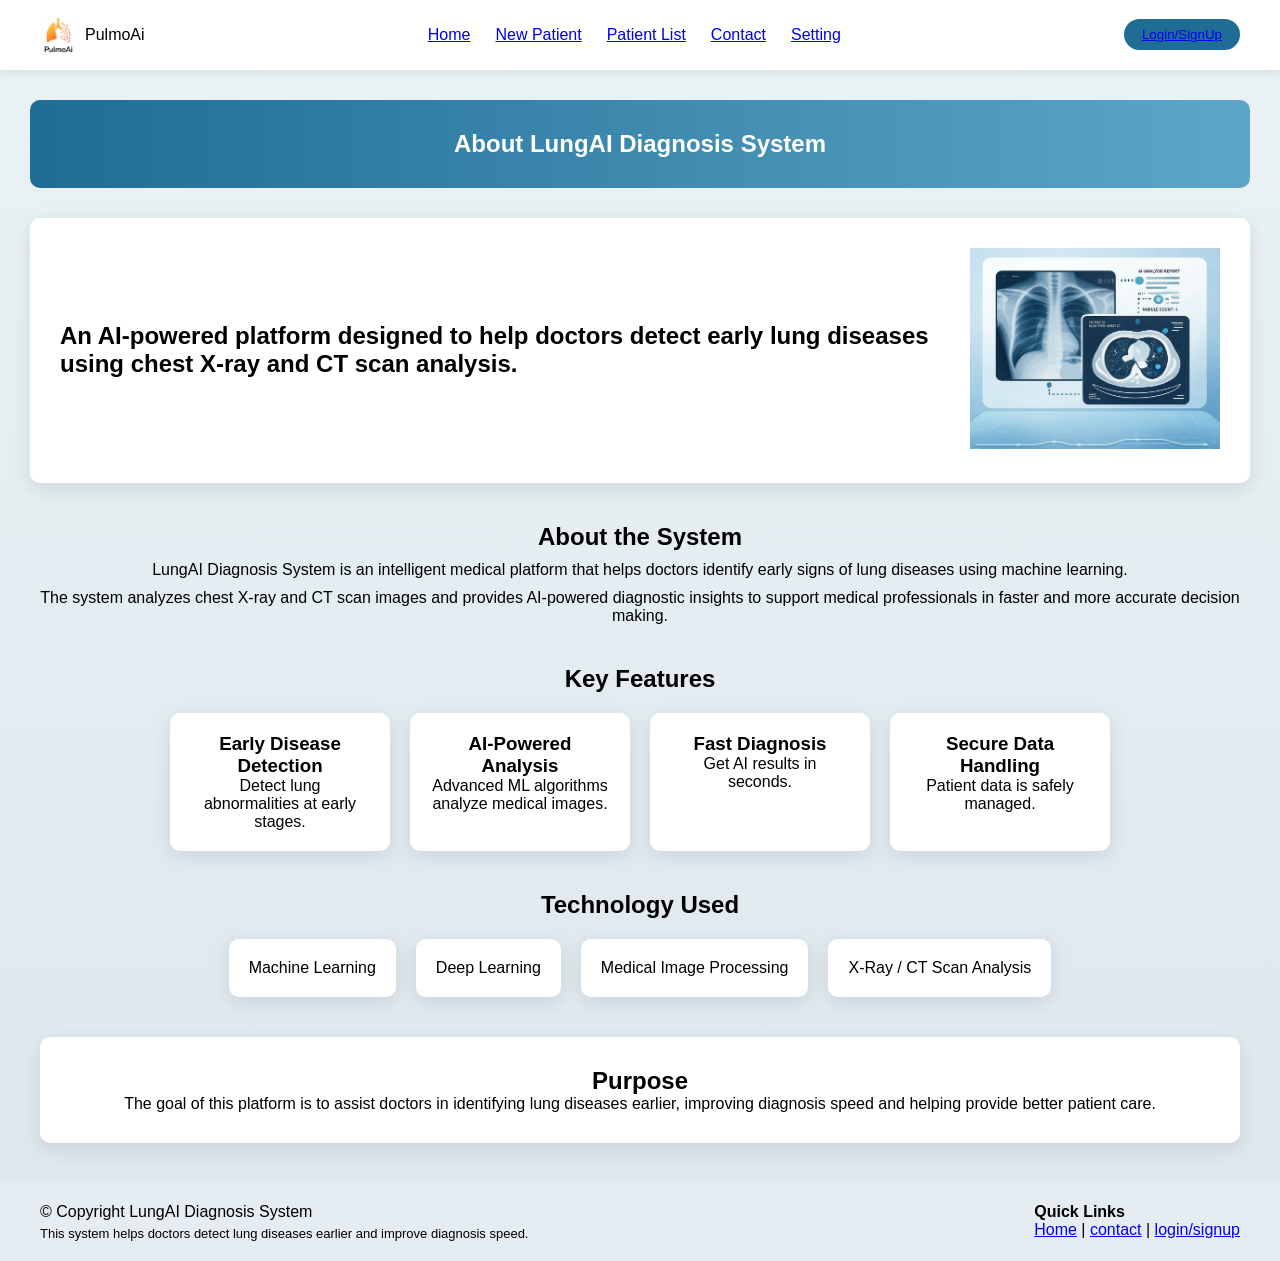
==== about.html @ f84daf81 "adding files" ====
<!DOCTYPE html>
<html lang="en">

<head>
    <meta charset="UTF-8">
    <meta name="viewport" content="width=device-width, initial-scale=1.0">
    <title>About LungAI</title>

    <link rel="stylesheet" href="about.css">

</head>

<body>
    <script src="about.js"></script>

    <!-- NAVBAR -->

    <header>

        <div class="navbar">

            <div class="logo">
                <img src="logo.jpg" alt="PulmoAi"> <span>PulmoAi</span>
            </div>

            <ul>
                <li><a href="index.html">Home</a></li>
                <li><a href="add-patient.html">New Patient</a></li>
                <li><a href="patientlist.html">Patient List</a></li>
                <li><a href="contact.html">Contact</a></li>
                <li><a href="settings.html">Setting</a></li>
            </ul>

            <button class="login-btn"><a href="login.html">Login/SignUp</a></button>

        </div>

    </header>


    <!-- PAGE HEADER -->

    <section class="about-header">

        <h1>About LungAI Diagnosis System</h1>

    </section>


    <!-- HERO SECTION -->

    <section class="hero">

        <div class="hero-text">

            <!-- <h2>Hero Section Description</h2> -->

            <p>
            <h2>An AI-powered platform designed to help doctors detect early lung diseases using chest X-ray and CT scan
                analysis.<h2>
                    </p>

        </div>

        <div class="hero-img">

            <img src="about.png" alt="Image">

        </div>

    </section>


    <!-- ABOUT SYSTEM -->

    <section class="about-system">

        <h2>About the System</h2>

        <p>
            LungAI Diagnosis System is an intelligent medical platform that helps doctors identify early signs of lung
            diseases using machine learning.
        </p>

        <p>
            The system analyzes chest X-ray and CT scan images and provides AI-powered diagnostic insights to support
            medical professionals in faster and more accurate decision making.
        </p>

    </section>


    <!-- KEY FEATURES -->

    <section class="features">

        <h2>Key Features</h2>

        <div class="feature-box">

            <div class="card">
                <h3>Early Disease Detection</h3>
                <p>Detect lung abnormalities at early stages.</p>
            </div>

            <div class="card">
                <h3>AI-Powered Analysis</h3>
                <p>Advanced ML algorithms analyze medical images.</p>
            </div>

            <div class="card">
                <h3>Fast Diagnosis</h3>
                <p>Get AI results in seconds.</p>
            </div>

            <div class="card">
                <h3>Secure Data Handling</h3>
                <p>Patient data is safely managed.</p>
            </div>

        </div>

    </section>


    <!-- TECHNOLOGY -->

    <section class="technology">

        <h2>Technology Used</h2>

        <div class="tech-box">

            <div class="tech">Machine Learning</div>
            <div class="tech">Deep Learning</div>
            <div class="tech">Medical Image Processing</div>
            <div class="tech">X-Ray / CT Scan Analysis</div>

        </div>

    </section>


    <!-- PURPOSE -->

    <section class="purpose">

        <div class="purpose-text">

            <h2>Purpose</h2>

            <p>
                The goal of this platform is to assist doctors in identifying lung diseases earlier, improving diagnosis
                speed and helping provide better patient care.
            </p>

        </div>

    </section>


    <!-- FOOTER -->

    <footer>

        <div class="footer">

            <div>

                <p>© Copyright LungAI Diagnosis System</p>

                <p class="desc">
                    This system helps doctors detect lung diseases earlier and improve diagnosis speed.
                </p>

            </div>

            <div>

                <h4>Quick Links</h4>
                <p><a href="index.html">Home</a> | <a href="contact.html">contact</a> | <a
                        href="login.html">login/signup</a></p>

            </div>

        </div>

    </footer>

</body>

</html>
---- about.css ----
* {
    margin: 0;
    padding: 0;
    box-sizing: border-box;
    font-family: Arial;
}

body {
    background: linear-gradient(#eaf2f5, #dde7ec);
}

/* NAVBAR */

header {
    background: white;
    padding: 15px 40px;
    box-shadow: 0 2px 10px rgba(0, 0, 0, 0.1);
}

.navbar {
    display: flex;
    justify-content: space-between;
    align-items: center;
}

.logo {
    display: flex;
    align-items: center;
    gap: 10px;
}

.logo img {
    width: 35px;
}

ul {
    display: flex;
    gap: 25px;
    list-style: none;
}

.login-btn {
    background: #1f6d95;
    color: white;
    border: none;
    padding: 8px 18px;
    border-radius: 20px;
    cursor: pointer;
}

/* HEADER */

.about-header {
    background: linear-gradient(to right, #1f6d95, #5da6c8);
    color: white;
    text-align: center;
    padding: 30px;
    margin: 30px;
    border-radius: 10px;
}

/* HERO */

.hero {
    display: flex;
    justify-content: space-between;
    align-items: center;
    background: white;
    margin: 30px;
    padding: 30px;
    border-radius: 10px;
    box-shadow: 0 6px 20px rgba(0, 0, 0, 0.1);
}

.hero-img img {
    width: 250px;
}

/* ABOUT SYSTEM */

.about-system {
    text-align: center;
    margin: 40px;
}

.about-system p {
    margin-top: 10px;
}

/* FEATURES */

.features {
    text-align: center;
    margin: 40px;
}

.feature-box {
    display: flex;
    justify-content: center;
    gap: 20px;
    margin-top: 20px;
}

.card {
    background: white;
    padding: 20px;
    width: 220px;
    border-radius: 10px;
    box-shadow: 0 5px 20px rgba(0, 0, 0, 0.1);
}

/* TECHNOLOGY */

.technology {
    text-align: center;
    margin: 40px;
}

.tech-box {
    display: flex;
    justify-content: center;
    gap: 20px;
    margin-top: 20px;
}

.tech {
    background: white;
    padding: 20px;
    border-radius: 10px;
    box-shadow: 0 5px 20px rgba(0, 0, 0, 0.1);
}

/* PURPOSE */

.purpose {
    background: white;
    margin: 40px;
    padding: 30px;
    border-radius: 10px;
    text-align: center;
    box-shadow: 0 6px 20px rgba(0, 0, 0, 0.1);
}

/* FOOTER */

footer {
    background: #e6edf2;
    padding: 20px 40px;
}

.footer {
    display: flex;
    justify-content: space-between;
}

.desc {
    font-size: 13px;
    margin-top: 5px;
}
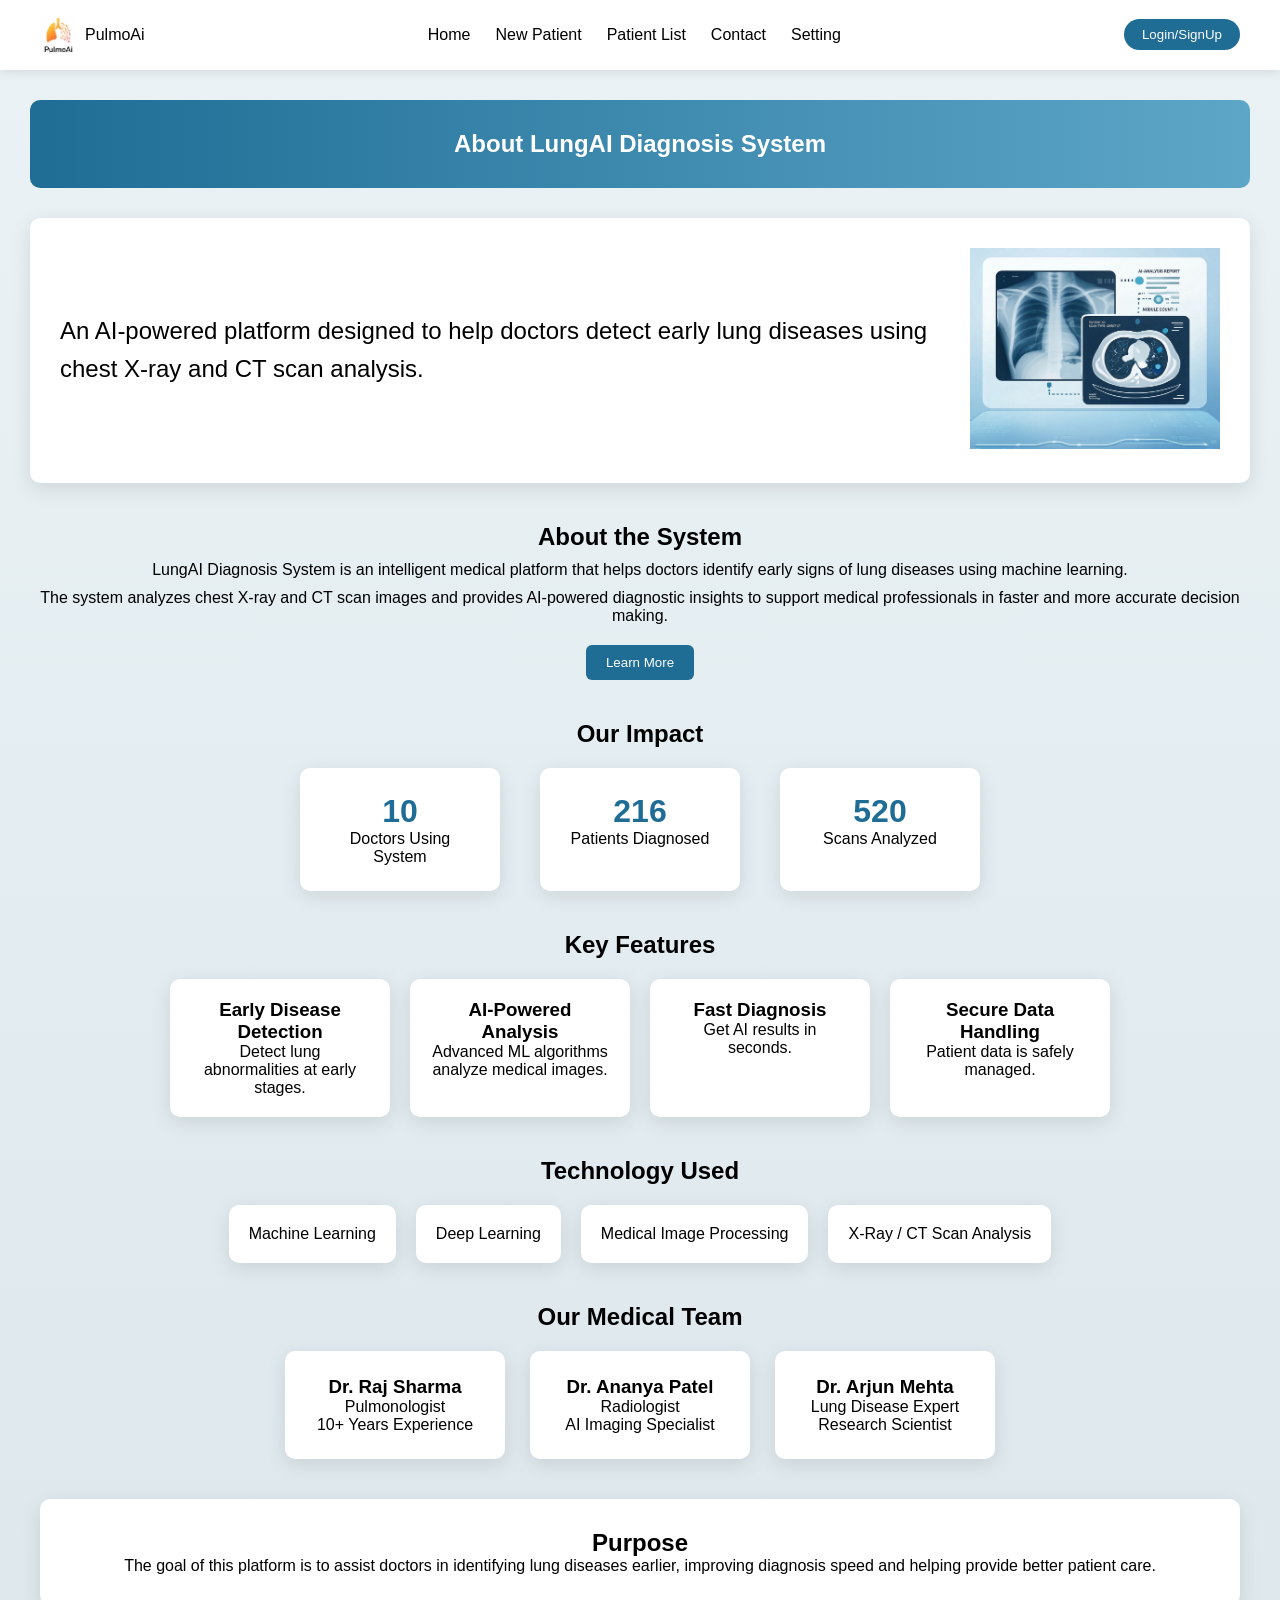
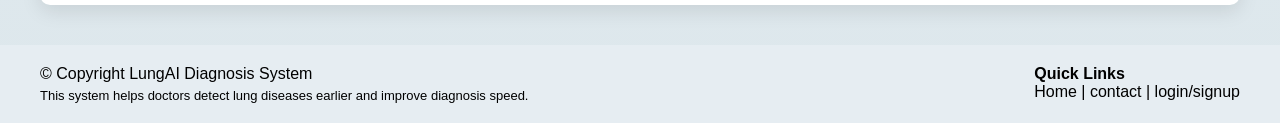
==== commit 108c1853: "aded js" ====
--- a/about.html
+++ b/about.html
@@ -7,11 +7,9 @@
     <title>About LungAI</title>
 
     <link rel="stylesheet" href="about.css">
-
 </head>
 
 <body>
-    <script src="about.js"></script>
 
     <!-- NAVBAR -->
 
@@ -40,7 +38,7 @@
 
     <!-- PAGE HEADER -->
 
-    <section class="about-header">
+    <section class="about-header reveal">
 
         <h1>About LungAI Diagnosis System</h1>
 
@@ -49,16 +47,14 @@
 
     <!-- HERO SECTION -->
 
-    <section class="hero">
+    <section class="hero reveal">
 
         <div class="hero-text">
 
-            <!-- <h2>Hero Section Description</h2> -->
-
             <p>
-            <h2>An AI-powered platform designed to help doctors detect early lung diseases using chest X-ray and CT scan
-                analysis.<h2>
-                    </p>
+            <h2>An AI-powered platform designed to help doctors detect early lung diseases using chest X-ray and CT
+                scan analysis.</h2>
+            </p>
 
         </div>
 
@@ -73,7 +69,7 @@
 
     <!-- ABOUT SYSTEM -->
 
-    <section class="about-system">
+    <section class="about-system reveal">
 
         <h2>About the System</h2>
 
@@ -87,6 +83,37 @@
             medical professionals in faster and more accurate decision making.
         </p>
 
+        <!-- OPEN MODAL BUTTON -->
+        <button onclick="openModal()">Learn More</button>
+
+    </section>
+
+
+    <!-- STATISTICS COUNTERS -->
+
+    <section class="stats reveal">
+
+        <h2>Our Impact</h2>
+
+        <div class="stats-box">
+
+            <div class="stat">
+                <h2 id="doctors">0</h2>
+                <p>Doctors Using System</p>
+            </div>
+
+            <div class="stat">
+                <h2 id="patients">0</h2>
+                <p>Patients Diagnosed</p>
+            </div>
+
+            <div class="stat">
+                <h2 id="scans">0</h2>
+                <p>Scans Analyzed</p>
+            </div>
+
+        </div>
+
     </section>
 
 
@@ -98,22 +125,22 @@
 
         <div class="feature-box">
 
-            <div class="card">
+            <div class="card reveal">
                 <h3>Early Disease Detection</h3>
                 <p>Detect lung abnormalities at early stages.</p>
             </div>
 
-            <div class="card">
+            <div class="card reveal">
                 <h3>AI-Powered Analysis</h3>
                 <p>Advanced ML algorithms analyze medical images.</p>
             </div>
 
-            <div class="card">
+            <div class="card reveal">
                 <h3>Fast Diagnosis</h3>
                 <p>Get AI results in seconds.</p>
             </div>
 
-            <div class="card">
+            <div class="card reveal">
                 <h3>Secure Data Handling</h3>
                 <p>Patient data is safely managed.</p>
             </div>
@@ -125,7 +152,7 @@
 
     <!-- TECHNOLOGY -->
 
-    <section class="technology">
+    <section class="technology reveal">
 
         <h2>Technology Used</h2>
 
@@ -141,22 +168,70 @@
     </section>
 
 
+    <!-- TEAM SECTION -->
+
+    <section class="team">
+
+        <h2>Our Medical Team</h2>
+
+        <div class="team-container">
+
+            <div class="team-card reveal">
+                <h3>Dr. Raj Sharma</h3>
+                <p>Pulmonologist</p>
+                <p>10+ Years Experience</p>
+            </div>
+
+            <div class="team-card reveal">
+                <h3>Dr. Ananya Patel</h3>
+                <p>Radiologist</p>
+                <p>AI Imaging Specialist</p>
+            </div>
+
+            <div class="team-card reveal">
+                <h3>Dr. Arjun Mehta</h3>
+                <p>Lung Disease Expert</p>
+                <p>Research Scientist</p>
+            </div>
+
+        </div>
+
+    </section>
+
+
     <!-- PURPOSE -->
 
-    <section class="purpose">
+    <section class="purpose reveal">
 
         <div class="purpose-text">
 
             <h2>Purpose</h2>
 
             <p>
-                The goal of this platform is to assist doctors in identifying lung diseases earlier, improving diagnosis
-                speed and helping provide better patient care.
+                The goal of this platform is to assist doctors in identifying lung diseases earlier, improving
+                diagnosis speed and helping provide better patient care.
             </p>
 
         </div>
 
     </section>
+
+
+    <!-- MODAL POPUP -->
+
+    <div id="aboutModal" class="modal">
+
+        <div class="modal-content">
+
+            <h3>About LungAI</h3>
+
+            <p>This system helps detect early lung diseases using AI.</p>
+
+            <button onclick="closeModal()">Close</button>
+
+        </div>
+
+    </div>
 
 
     <!-- FOOTER -->
@@ -178,8 +253,9 @@
             <div>
 
                 <h4>Quick Links</h4>
-                <p><a href="index.html">Home</a> | <a href="contact.html">contact</a> | <a
-                        href="login.html">login/signup</a></p>
+                <p><a href="index.html">Home</a> | <a href="contact.html">contact</a> |
+                    <a href="login.html">login/signup</a>
+                </p>
 
             </div>
 
@@ -187,6 +263,16 @@
 
     </footer>
 
+
+    <!-- SCROLL TO TOP BUTTON -->
+
+    <button id="topBtn" onclick="scrollToTop()">↑</button>
+
+
+    <!-- JAVASCRIPT -->
+
+    <script src="about.js"></script>
+
 </body>
 
 </html>
--- a/about.css
+++ b/about.css
@@ -156,4 +156,186 @@
 .desc {
     font-size: 13px;
     margin-top: 5px;
+}
+
+/* LINK STYLE */
+
+a{
+    text-decoration: none;
+    color: inherit;
+}
+
+/* LOGIN BUTTON LINK FIX */
+
+.login-btn a{
+    color:white;
+}
+
+/* HERO TEXT */
+
+.hero-text h2{
+    font-weight:500;
+    line-height:1.6;
+}
+
+/* ABOUT SYSTEM BUTTON */
+
+.about-system button{
+    margin-top:20px;
+    padding:10px 20px;
+    background:#1f6d95;
+    color:white;
+    border:none;
+    border-radius:6px;
+    cursor:pointer;
+}
+
+/* STATS SECTION */
+
+.stats{
+    text-align:center;
+    margin:40px;
+}
+
+.stats-box{
+    display:flex;
+    justify-content:center;
+    gap:40px;
+    margin-top:20px;
+}
+
+.stat{
+    background:white;
+    padding:25px;
+    width:200px;
+    border-radius:10px;
+    box-shadow:0 5px 20px rgba(0,0,0,0.1);
+}
+
+.stat h2{
+    color:#1f6d95;
+    font-size:32px;
+}
+
+/* TEAM SECTION */
+
+.team{
+    text-align:center;
+    margin:40px;
+}
+
+.team-container{
+    display:flex;
+    justify-content:center;
+    gap:25px;
+    margin-top:20px;
+}
+
+.team-card{
+    background:white;
+    padding:25px;
+    width:220px;
+    border-radius:10px;
+    box-shadow:0 5px 20px rgba(0,0,0,0.1);
+}
+
+/* MODAL POPUP */
+
+.modal{
+    display:none;
+    position:fixed;
+    top:0;
+    left:0;
+    width:100%;
+    height:100%;
+    background:rgba(0,0,0,0.5);
+    justify-content:center;
+    align-items:center;
+}
+
+.modal-content{
+    background:white;
+    padding:30px;
+    border-radius:10px;
+    text-align:center;
+    width:300px;
+}
+
+.modal-content button{
+    margin-top:15px;
+    padding:8px 18px;
+    border:none;
+    background:#1f6d95;
+    color:white;
+    border-radius:6px;
+    cursor:pointer;
+}
+
+/* SCROLL TOP BUTTON */
+
+#topBtn{
+    position:fixed;
+    bottom:30px;
+    right:30px;
+    background:#1f6d95;
+    color:white;
+    border:none;
+    padding:10px 14px;
+    border-radius:50%;
+    font-size:18px;
+    cursor:pointer;
+    display:none;
+}
+
+/* SCROLL ANIMATION */
+
+.reveal{
+    opacity:0;
+    transform:translateY(40px);
+    transition:0.6s ease;
+}
+
+.reveal.active{
+    opacity:1;
+    transform:translateY(0);
+}
+
+/* RESPONSIVE */
+
+@media(max-width:900px){
+
+.hero{
+    flex-direction:column;
+    text-align:center;
+}
+
+.hero-img img{
+    margin-top:20px;
+}
+
+.feature-box{
+    flex-direction:column;
+    align-items:center;
+}
+
+.team-container{
+    flex-direction:column;
+    align-items:center;
+}
+
+.tech-box{
+    flex-direction:column;
+}
+
+.stats-box{
+    flex-direction:column;
+    align-items:center;
+}
+
+.footer{
+    flex-direction:column;
+    gap:10px;
+    text-align:center;
+}
+
 }
